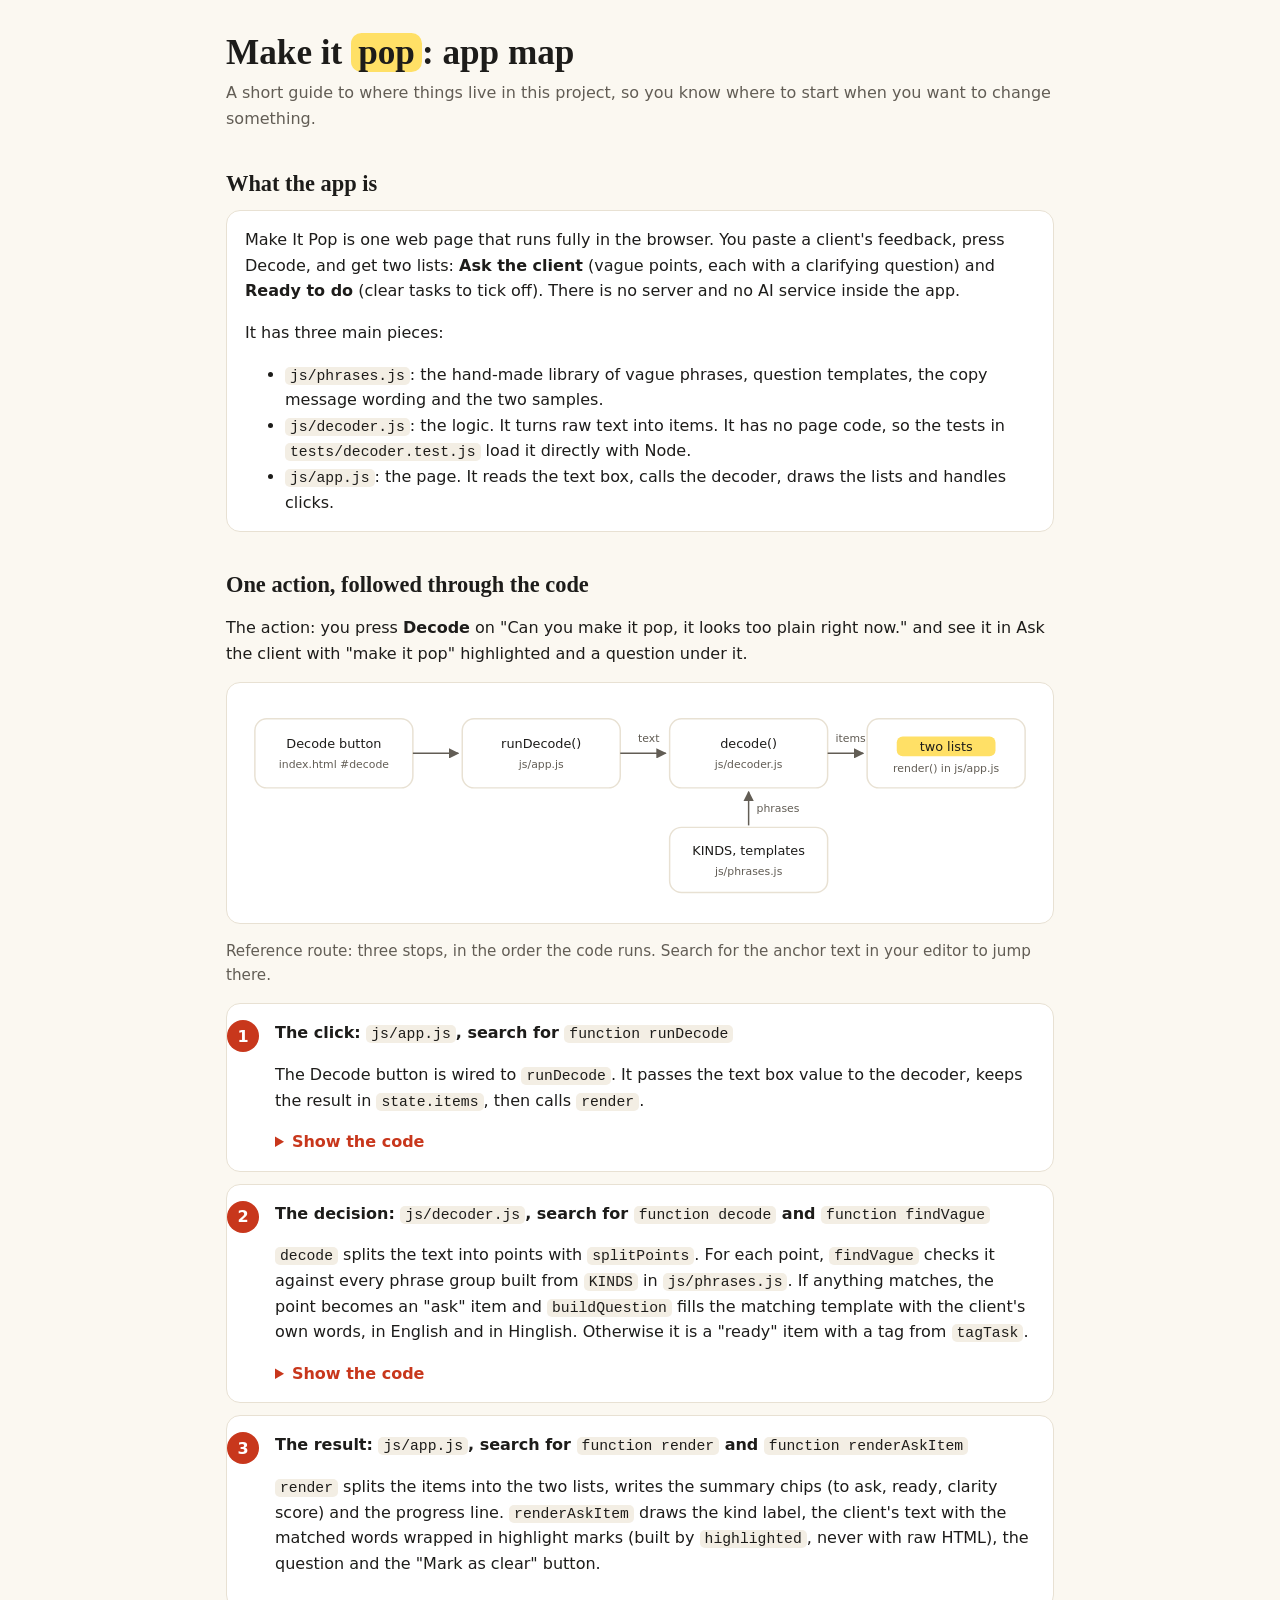
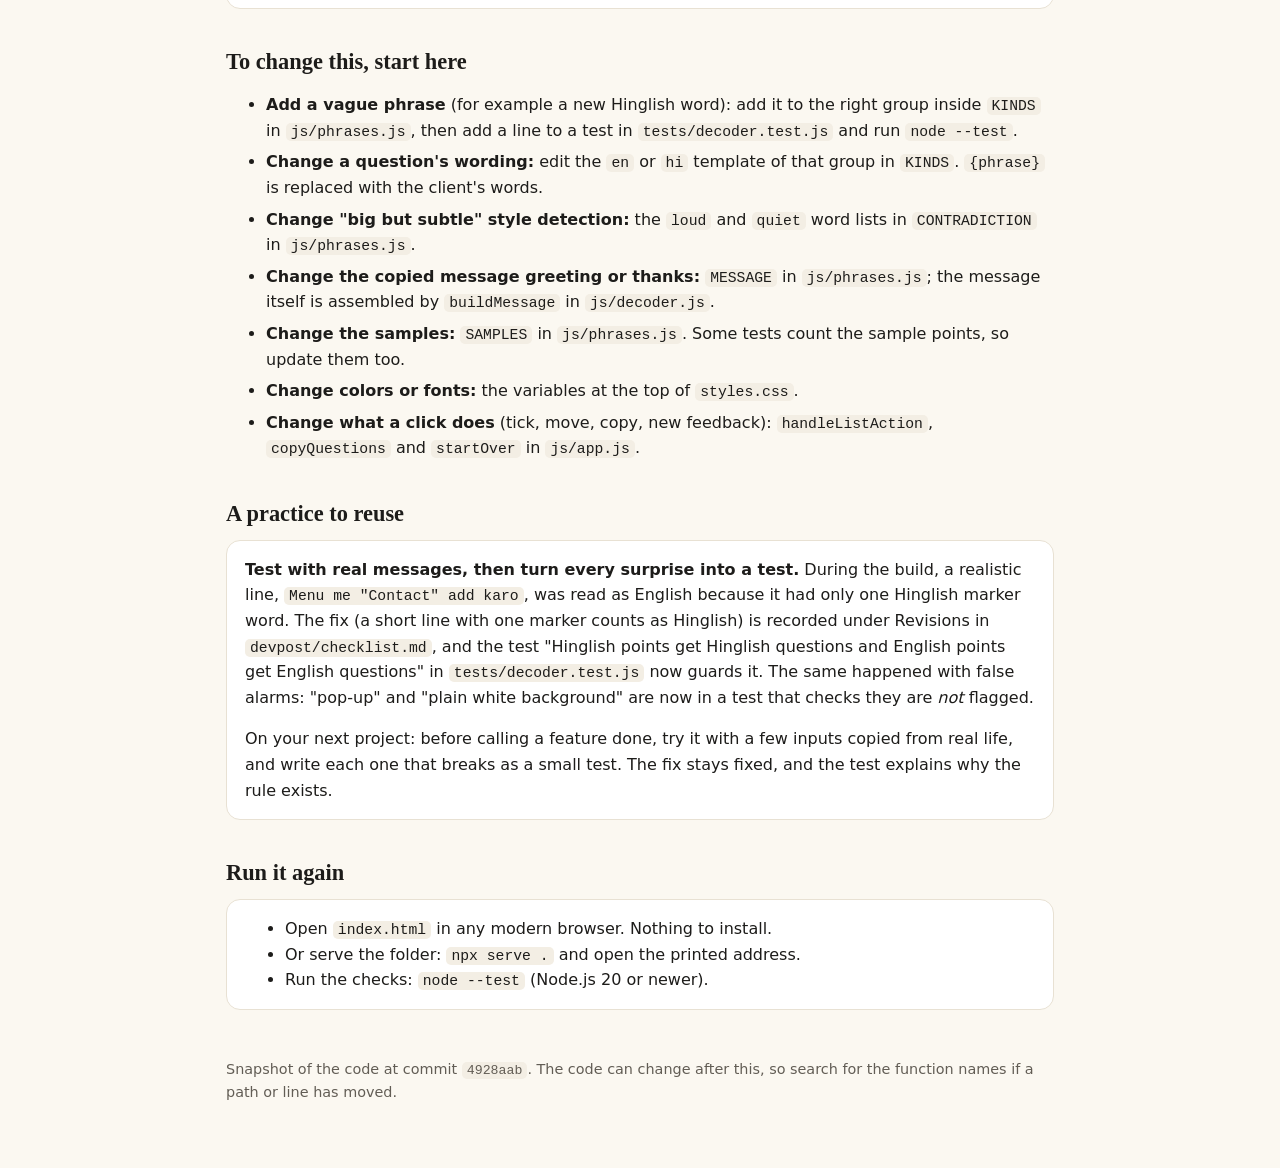
==== devpost/app-map.html @ 12e23e6e "Add app map and guard the short Hinglish line case with a test" ====
<!doctype html>
<html lang="en">
<head>
<meta charset="utf-8">
<meta name="viewport" content="width=device-width, initial-scale=1">
<title>Make It Pop App Map</title>
<style>
  :root {
    --paper: #FBF8F1; --card: #FFFFFF; --ink: #1D1C1A; --muted: #625D55; --line: #E8E1D3;
    --hl: #FFE066; --tomato: #C8371C; --green: #2E7D4F; --code: #F3EEE4;
  }
  @media (prefers-color-scheme: dark) {
    :root:not([data-theme="light"]) {
      --paper: #1B1A18; --card: #252320; --ink: #F3EFE7; --muted: #B5AEA2; --line: #3A3631;
      --hl: #8A7414; --tomato: #FF8A70; --green: #7CCB9A; --code: #2E2B27;
    }
  }
  * { box-sizing: border-box; }
  body { margin: 0; background: var(--paper); color: var(--ink); font: 16px/1.6 system-ui, -apple-system, "Segoe UI", Roboto, sans-serif; }
  main { max-width: 860px; margin: 0 auto; padding: 32px 16px 64px; }
  h1, h2 { font-family: Georgia, "Times New Roman", serif; line-height: 1.2; }
  h1 { font-size: 2.2rem; margin: 0 0 6px; }
  h2 { font-size: 1.4rem; margin: 40px 0 10px; }
  .lead { color: var(--muted); margin: 0 0 8px; }
  .mark { background: var(--hl); padding: 0 .2em; border-radius: .3em; }
  .card { background: var(--card); border: 1px solid var(--line); border-radius: 14px; padding: 16px 18px; margin: 12px 0; }
  code { font: 0.92em ui-monospace, SFMono-Regular, Menlo, Consolas, monospace; background: var(--code); padding: 1px 5px; border-radius: 5px; }
  pre { background: var(--code); border-radius: 10px; padding: 12px 14px; overflow-x: auto; font: 0.88rem/1.5 ui-monospace, SFMono-Regular, Menlo, Consolas, monospace; margin: 10px 0 0; }
  pre code { background: none; padding: 0; }
  ol.route { padding-left: 0; list-style: none; counter-reset: stop; }
  ol.route > li { counter-increment: stop; position: relative; padding-left: 48px; }
  ol.route > li::before { content: counter(stop); position: absolute; left: 0; top: 16px; width: 32px; height: 32px; border-radius: 50%; background: var(--tomato); color: #fff; font-weight: 700; display: grid; place-items: center; }
  .where { color: var(--muted); font-size: 0.95rem; }
  details { margin-top: 8px; }
  summary { cursor: pointer; color: var(--tomato); font-weight: 600; }
  summary:focus-visible, a:focus-visible { outline: 3px solid var(--tomato); outline-offset: 2px; border-radius: 4px; }
  a { color: var(--tomato); }
  ul.pointers li { margin: 6px 0; }
  .scroll { overflow-x: auto; }
  .diagram { width: 100%; min-width: 620px; height: auto; display: block; }
  .diagram text { font: 13px system-ui, sans-serif; fill: var(--ink); }
  .diagram .small { font-size: 11px; fill: var(--muted); }
  .diagram .box { fill: var(--card); stroke: var(--line); stroke-width: 1.5; }
  .diagram .hot { fill: var(--hl); stroke: none; }
  .diagram .arrow { stroke: var(--muted); stroke-width: 1.5; fill: none; marker-end: url(#arrowhead); }
  .diagram #arrowhead path { fill: var(--muted); }
  footer { margin-top: 48px; color: var(--muted); font-size: 0.9rem; }
</style>
</head>
<body>
<main>
  <h1>Make it <span class="mark">pop</span>: app map</h1>
  <p class="lead">A short guide to where things live in this project, so you know where to start when you want to change something.</p>

  <h2>What the app is</h2>
  <div class="card">
    <p style="margin-top:0">Make It Pop is one web page that runs fully in the browser. You paste a client's feedback, press Decode, and get two lists: <strong>Ask the client</strong> (vague points, each with a clarifying question) and <strong>Ready to do</strong> (clear tasks to tick off). There is no server and no AI service inside the app.</p>
    <p style="margin-bottom:0">It has three main pieces:</p>
    <ul style="margin-bottom:0">
      <li><code>js/phrases.js</code>: the hand-made library of vague phrases, question templates, the copy message wording and the two samples.</li>
      <li><code>js/decoder.js</code>: the logic. It turns raw text into items. It has no page code, so the tests in <code>tests/decoder.test.js</code> load it directly with Node.</li>
      <li><code>js/app.js</code>: the page. It reads the text box, calls the decoder, draws the lists and handles clicks.</li>
    </ul>
  </div>

  <h2>One action, followed through the code</h2>
  <p>The action: you press <strong>Decode</strong> on "Can you make it pop, it looks too plain right now." and see it in Ask the client with "make it pop" highlighted and a question under it.</p>
  <div class="card scroll">
    <svg class="diagram" viewBox="0 0 800 210" role="img" aria-labelledby="dg-title dg-desc">
      <title id="dg-title">How Decode works</title>
      <desc id="dg-desc">The Decode button in index.html calls runDecode in app.js, which calls decode in decoder.js. decode uses the phrase library in phrases.js and returns items. render in app.js draws them as the two lists on the page.</desc>
      <defs><marker id="arrowhead" viewBox="0 0 10 10" refX="9" refY="5" markerWidth="7" markerHeight="7" orient="auto"><path d="M0 0L10 5L0 10z"/></marker></defs>
      <rect class="box" x="10" y="20" width="160" height="70" rx="12"/>
      <text x="90" y="50" text-anchor="middle">Decode button</text>
      <text class="small" x="90" y="70" text-anchor="middle">index.html #decode</text>
      <rect class="box" x="220" y="20" width="160" height="70" rx="12"/>
      <text x="300" y="50" text-anchor="middle">runDecode()</text>
      <text class="small" x="300" y="70" text-anchor="middle">js/app.js</text>
      <rect class="box" x="430" y="20" width="160" height="70" rx="12"/>
      <text x="510" y="50" text-anchor="middle">decode()</text>
      <text class="small" x="510" y="70" text-anchor="middle">js/decoder.js</text>
      <rect class="box" x="430" y="130" width="160" height="66" rx="12"/>
      <text x="510" y="158" text-anchor="middle">KINDS, templates</text>
      <text class="small" x="510" y="178" text-anchor="middle">js/phrases.js</text>
      <rect class="box" x="630" y="20" width="160" height="70" rx="12"/>
      <rect class="hot" x="660" y="38" width="100" height="20" rx="6"/>
      <text x="710" y="53" text-anchor="middle">two lists</text>
      <text class="small" x="710" y="74" text-anchor="middle">render() in js/app.js</text>
      <path class="arrow" d="M170 55H216"/>
      <path class="arrow" d="M380 55H426"/>
      <path class="arrow" d="M590 55H626"/>
      <path class="arrow" d="M510 128V94"/>
      <text class="small" x="398" y="44">text</text>
      <text class="small" x="598" y="44">items</text>
      <text class="small" x="518" y="114">phrases</text>
    </svg>
  </div>

  <p class="where">Reference route: three stops, in the order the code runs. Search for the anchor text in your editor to jump there.</p>
  <ol class="route">
    <li class="card">
      <strong>The click: <code>js/app.js</code>, search for <code>function runDecode</code></strong>
      <p>The Decode button is wired to <code>runDecode</code>. It passes the text box value to the decoder, keeps the result in <code>state.items</code>, then calls <code>render</code>.</p>
      <details><summary>Show the code</summary>
<pre><code>function runDecode() {
  state.items = Decoder.decode(feedback.value);
  render();
  ...
}</code></pre></details>
    </li>
    <li class="card">
      <strong>The decision: <code>js/decoder.js</code>, search for <code>function decode</code> and <code>function findVague</code></strong>
      <p><code>decode</code> splits the text into points with <code>splitPoints</code>. For each point, <code>findVague</code> checks it against every phrase group built from <code>KINDS</code> in <code>js/phrases.js</code>. If anything matches, the point becomes an "ask" item and <code>buildQuestion</code> fills the matching template with the client's own words, in English and in Hinglish. Otherwise it is a "ready" item with a tag from <code>tagTask</code>.</p>
      <details><summary>Show the code</summary>
<pre><code>var vague = findVague(text);
var lang = detectLanguage(text);
var questions = vague.top ? { en: buildQuestion(vague.top, &quot;en&quot;), hi: buildQuestion(vague.top, &quot;hi&quot;) } : null;
...
kind: vague.top ? &quot;ask&quot; : &quot;ready&quot;,</code></pre></details>
    </li>
    <li class="card">
      <strong>The result: <code>js/app.js</code>, search for <code>function render</code> and <code>function renderAskItem</code></strong>
      <p><code>render</code> splits the items into the two lists, writes the summary chips (to ask, ready, clarity score) and the progress line. <code>renderAskItem</code> draws the kind label, the client's text with the matched words wrapped in highlight marks (built by <code>highlighted</code>, never with raw HTML), the question and the "Mark as clear" button.</p>
    </li>
  </ol>

  <h2>To change this, start here</h2>
  <ul class="pointers">
    <li><strong>Add a vague phrase</strong> (for example a new Hinglish word): add it to the right group inside <code>KINDS</code> in <code>js/phrases.js</code>, then add a line to a test in <code>tests/decoder.test.js</code> and run <code>node --test</code>.</li>
    <li><strong>Change a question's wording:</strong> edit the <code>en</code> or <code>hi</code> template of that group in <code>KINDS</code>. <code>{phrase}</code> is replaced with the client's words.</li>
    <li><strong>Change "big but subtle" style detection:</strong> the <code>loud</code> and <code>quiet</code> word lists in <code>CONTRADICTION</code> in <code>js/phrases.js</code>.</li>
    <li><strong>Change the copied message greeting or thanks:</strong> <code>MESSAGE</code> in <code>js/phrases.js</code>; the message itself is assembled by <code>buildMessage</code> in <code>js/decoder.js</code>.</li>
    <li><strong>Change the samples:</strong> <code>SAMPLES</code> in <code>js/phrases.js</code>. Some tests count the sample points, so update them too.</li>
    <li><strong>Change colors or fonts:</strong> the variables at the top of <code>styles.css</code>.</li>
    <li><strong>Change what a click does</strong> (tick, move, copy, new feedback): <code>handleListAction</code>, <code>copyQuestions</code> and <code>startOver</code> in <code>js/app.js</code>.</li>
  </ul>

  <h2>A practice to reuse</h2>
  <div class="card">
    <p style="margin-top:0"><strong>Test with real messages, then turn every surprise into a test.</strong> During the build, a realistic line, <code>Menu me "Contact" add karo</code>, was read as English because it had only one Hinglish marker word. The fix (a short line with one marker counts as Hinglish) is recorded under Revisions in <code>devpost/checklist.md</code>, and the test "Hinglish points get Hinglish questions and English points get English questions" in <code>tests/decoder.test.js</code> now guards it. The same happened with false alarms: "pop-up" and "plain white background" are now in a test that checks they are <em>not</em> flagged.</p>
    <p style="margin-bottom:0">On your next project: before calling a feature done, try it with a few inputs copied from real life, and write each one that breaks as a small test. The fix stays fixed, and the test explains why the rule exists.</p>
  </div>

  <h2>Run it again</h2>
  <div class="card">
    <ul style="margin:0">
      <li>Open <code>index.html</code> in any modern browser. Nothing to install.</li>
      <li>Or serve the folder: <code>npx serve .</code> and open the printed address.</li>
      <li>Run the checks: <code>node --test</code> (Node.js 20 or newer).</li>
    </ul>
  </div>

  <footer>Snapshot of the code at commit <code>4928aab</code>. The code can change after this, so search for the function names if a path or line has moved.</footer>
</main>
</body>
</html>
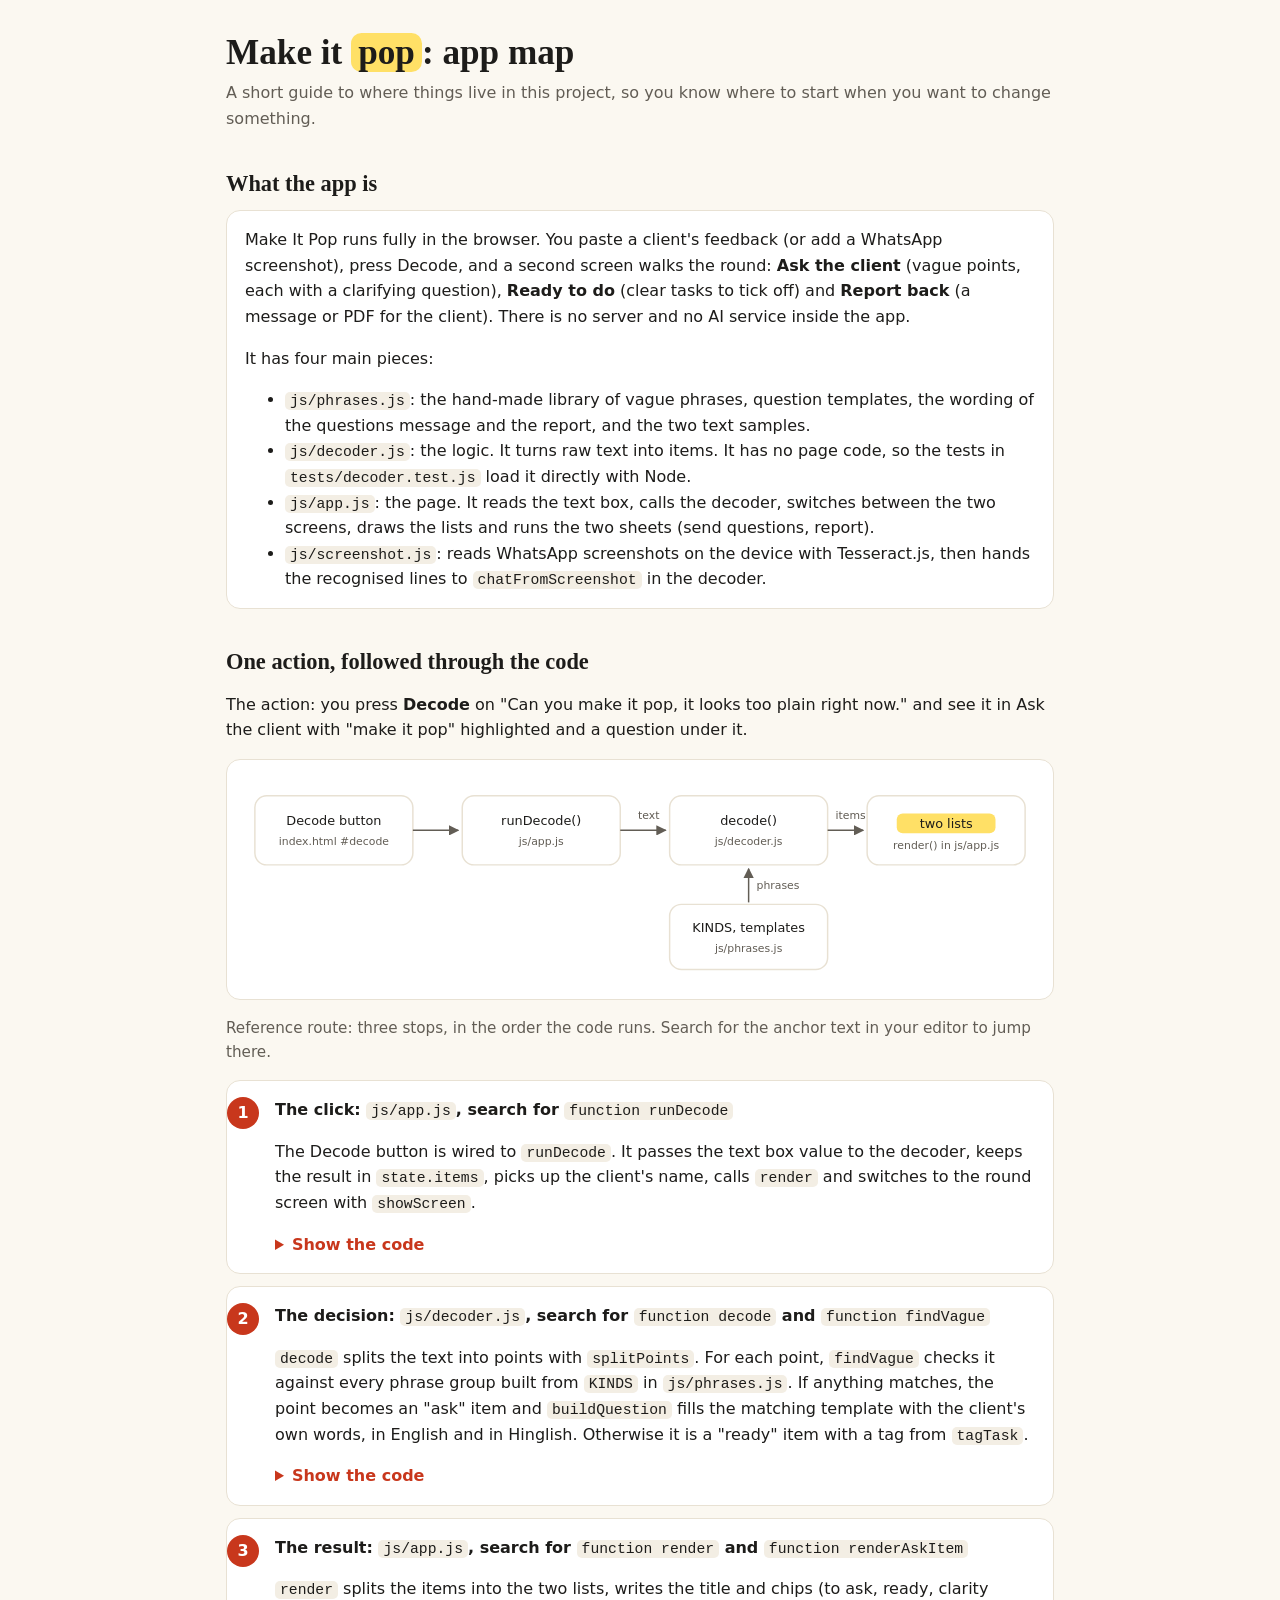
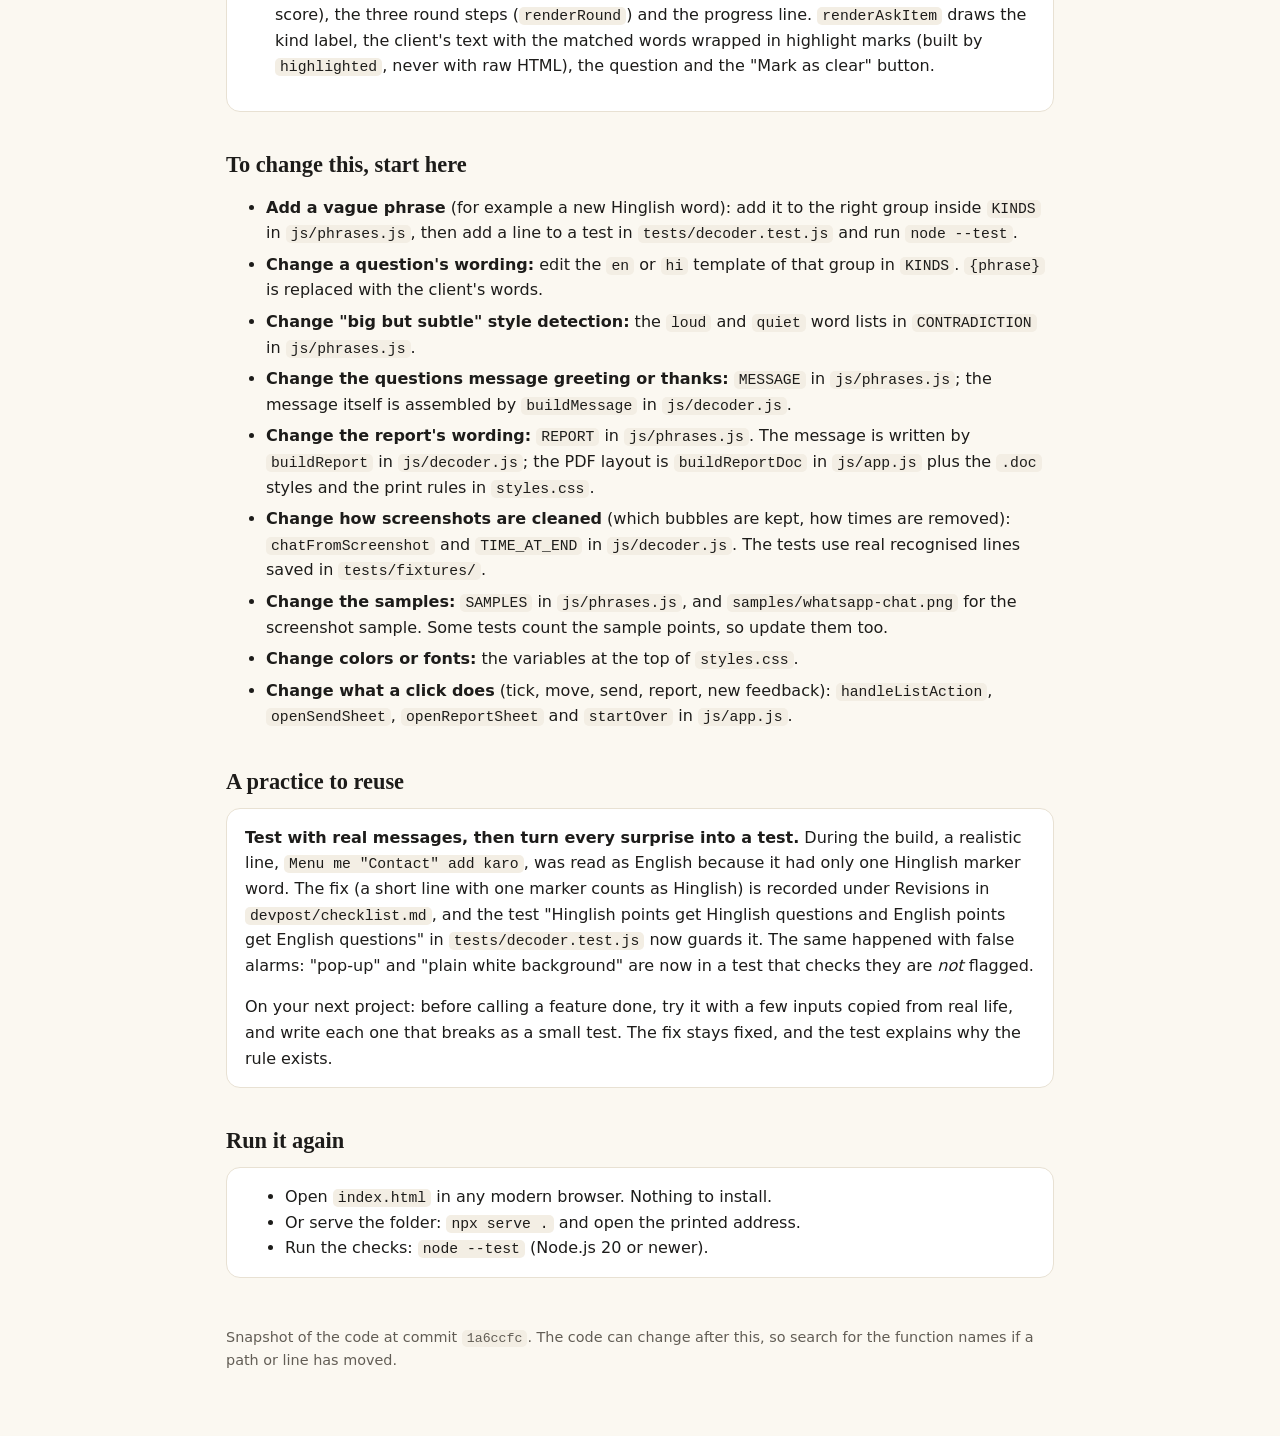
==== commit 2c7c0972: "Point the app map at the current code" ====
--- a/devpost/app-map.html
+++ b/devpost/app-map.html
@@ -54,12 +54,13 @@
 
   <h2>What the app is</h2>
   <div class="card">
-    <p style="margin-top:0">Make It Pop is one web page that runs fully in the browser. You paste a client's feedback, press Decode, and get two lists: <strong>Ask the client</strong> (vague points, each with a clarifying question) and <strong>Ready to do</strong> (clear tasks to tick off). There is no server and no AI service inside the app.</p>
-    <p style="margin-bottom:0">It has three main pieces:</p>
+    <p style="margin-top:0">Make It Pop runs fully in the browser. You paste a client's feedback (or add a WhatsApp screenshot), press Decode, and a second screen walks the round: <strong>Ask the client</strong> (vague points, each with a clarifying question), <strong>Ready to do</strong> (clear tasks to tick off) and <strong>Report back</strong> (a message or PDF for the client). There is no server and no AI service inside the app.</p>
+    <p style="margin-bottom:0">It has four main pieces:</p>
     <ul style="margin-bottom:0">
-      <li><code>js/phrases.js</code>: the hand-made library of vague phrases, question templates, the copy message wording and the two samples.</li>
+      <li><code>js/phrases.js</code>: the hand-made library of vague phrases, question templates, the wording of the questions message and the report, and the two text samples.</li>
       <li><code>js/decoder.js</code>: the logic. It turns raw text into items. It has no page code, so the tests in <code>tests/decoder.test.js</code> load it directly with Node.</li>
-      <li><code>js/app.js</code>: the page. It reads the text box, calls the decoder, draws the lists and handles clicks.</li>
+      <li><code>js/app.js</code>: the page. It reads the text box, calls the decoder, switches between the two screens, draws the lists and runs the two sheets (send questions, report).</li>
+      <li><code>js/screenshot.js</code>: reads WhatsApp screenshots on the device with Tesseract.js, then hands the recognised lines to <code>chatFromScreenshot</code> in the decoder.</li>
     </ul>
   </div>
 
@@ -100,12 +101,16 @@
   <ol class="route">
     <li class="card">
       <strong>The click: <code>js/app.js</code>, search for <code>function runDecode</code></strong>
-      <p>The Decode button is wired to <code>runDecode</code>. It passes the text box value to the decoder, keeps the result in <code>state.items</code>, then calls <code>render</code>.</p>
+      <p>The Decode button is wired to <code>runDecode</code>. It passes the text box value to the decoder, keeps the result in <code>state.items</code>, picks up the client's name, calls <code>render</code> and switches to the round screen with <code>showScreen</code>.</p>
       <details><summary>Show the code</summary>
 <pre><code>function runDecode() {
-  state.items = Decoder.decode(feedback.value);
+  var items = Decoder.decode(feedback.value);
+  ...
+  state.items = items;
+  ...
   render();
   ...
+  showScreen(&quot;work&quot;);
 }</code></pre></details>
     </li>
     <li class="card">
@@ -120,7 +125,7 @@
     </li>
     <li class="card">
       <strong>The result: <code>js/app.js</code>, search for <code>function render</code> and <code>function renderAskItem</code></strong>
-      <p><code>render</code> splits the items into the two lists, writes the summary chips (to ask, ready, clarity score) and the progress line. <code>renderAskItem</code> draws the kind label, the client's text with the matched words wrapped in highlight marks (built by <code>highlighted</code>, never with raw HTML), the question and the "Mark as clear" button.</p>
+      <p><code>render</code> splits the items into the two lists, writes the title and chips (to ask, ready, clarity score), the three round steps (<code>renderRound</code>) and the progress line. <code>renderAskItem</code> draws the kind label, the client's text with the matched words wrapped in highlight marks (built by <code>highlighted</code>, never with raw HTML), the question and the "Mark as clear" button.</p>
     </li>
   </ol>
 
@@ -129,10 +134,12 @@
     <li><strong>Add a vague phrase</strong> (for example a new Hinglish word): add it to the right group inside <code>KINDS</code> in <code>js/phrases.js</code>, then add a line to a test in <code>tests/decoder.test.js</code> and run <code>node --test</code>.</li>
     <li><strong>Change a question's wording:</strong> edit the <code>en</code> or <code>hi</code> template of that group in <code>KINDS</code>. <code>{phrase}</code> is replaced with the client's words.</li>
     <li><strong>Change "big but subtle" style detection:</strong> the <code>loud</code> and <code>quiet</code> word lists in <code>CONTRADICTION</code> in <code>js/phrases.js</code>.</li>
-    <li><strong>Change the copied message greeting or thanks:</strong> <code>MESSAGE</code> in <code>js/phrases.js</code>; the message itself is assembled by <code>buildMessage</code> in <code>js/decoder.js</code>.</li>
-    <li><strong>Change the samples:</strong> <code>SAMPLES</code> in <code>js/phrases.js</code>. Some tests count the sample points, so update them too.</li>
+    <li><strong>Change the questions message greeting or thanks:</strong> <code>MESSAGE</code> in <code>js/phrases.js</code>; the message itself is assembled by <code>buildMessage</code> in <code>js/decoder.js</code>.</li>
+    <li><strong>Change the report's wording:</strong> <code>REPORT</code> in <code>js/phrases.js</code>. The message is written by <code>buildReport</code> in <code>js/decoder.js</code>; the PDF layout is <code>buildReportDoc</code> in <code>js/app.js</code> plus the <code>.doc</code> styles and the print rules in <code>styles.css</code>.</li>
+    <li><strong>Change how screenshots are cleaned</strong> (which bubbles are kept, how times are removed): <code>chatFromScreenshot</code> and <code>TIME_AT_END</code> in <code>js/decoder.js</code>. The tests use real recognised lines saved in <code>tests/fixtures/</code>.</li>
+    <li><strong>Change the samples:</strong> <code>SAMPLES</code> in <code>js/phrases.js</code>, and <code>samples/whatsapp-chat.png</code> for the screenshot sample. Some tests count the sample points, so update them too.</li>
     <li><strong>Change colors or fonts:</strong> the variables at the top of <code>styles.css</code>.</li>
-    <li><strong>Change what a click does</strong> (tick, move, copy, new feedback): <code>handleListAction</code>, <code>copyQuestions</code> and <code>startOver</code> in <code>js/app.js</code>.</li>
+    <li><strong>Change what a click does</strong> (tick, move, send, report, new feedback): <code>handleListAction</code>, <code>openSendSheet</code>, <code>openReportSheet</code> and <code>startOver</code> in <code>js/app.js</code>.</li>
   </ul>
 
   <h2>A practice to reuse</h2>
@@ -150,7 +157,7 @@
     </ul>
   </div>
 
-  <footer>Snapshot of the code at commit <code>4928aab</code>. The code can change after this, so search for the function names if a path or line has moved.</footer>
+  <footer>Snapshot of the code at commit <code>1a6ccfc</code>. The code can change after this, so search for the function names if a path or line has moved.</footer>
 </main>
 </body>
 </html>
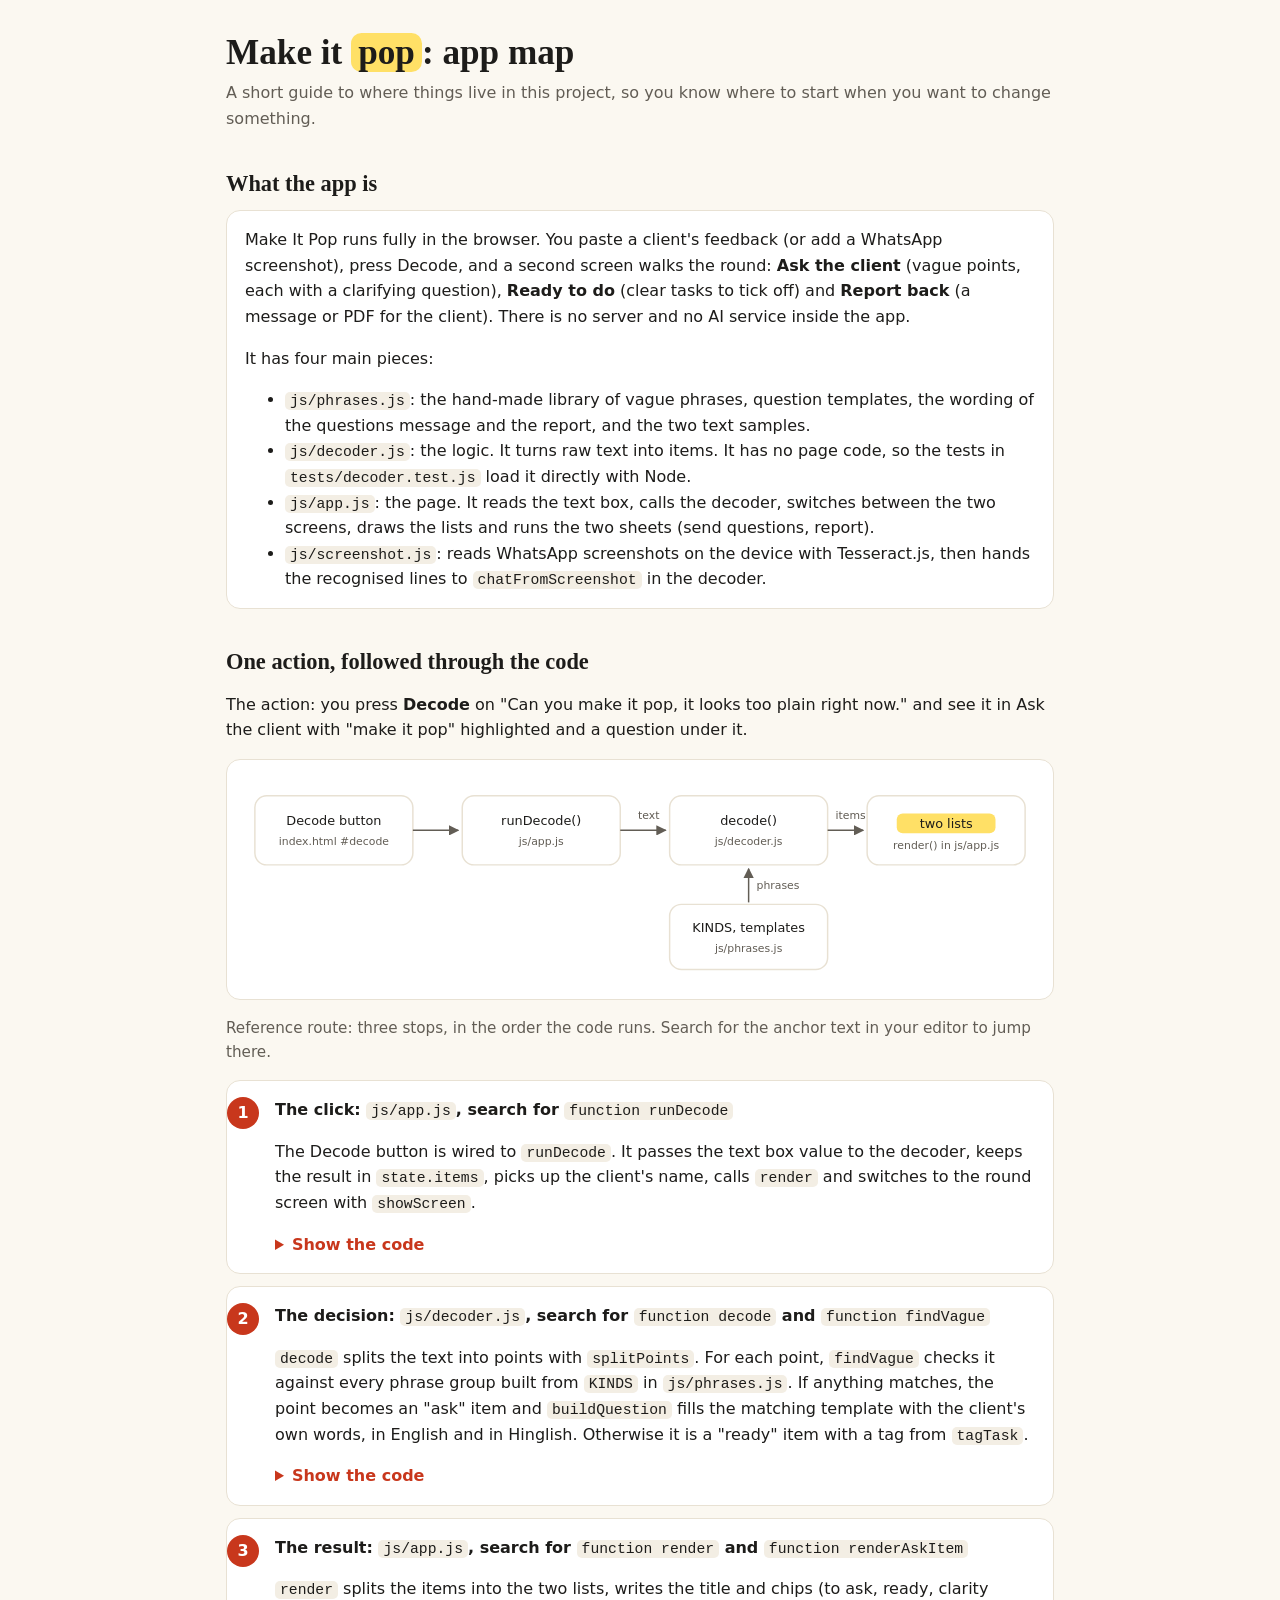
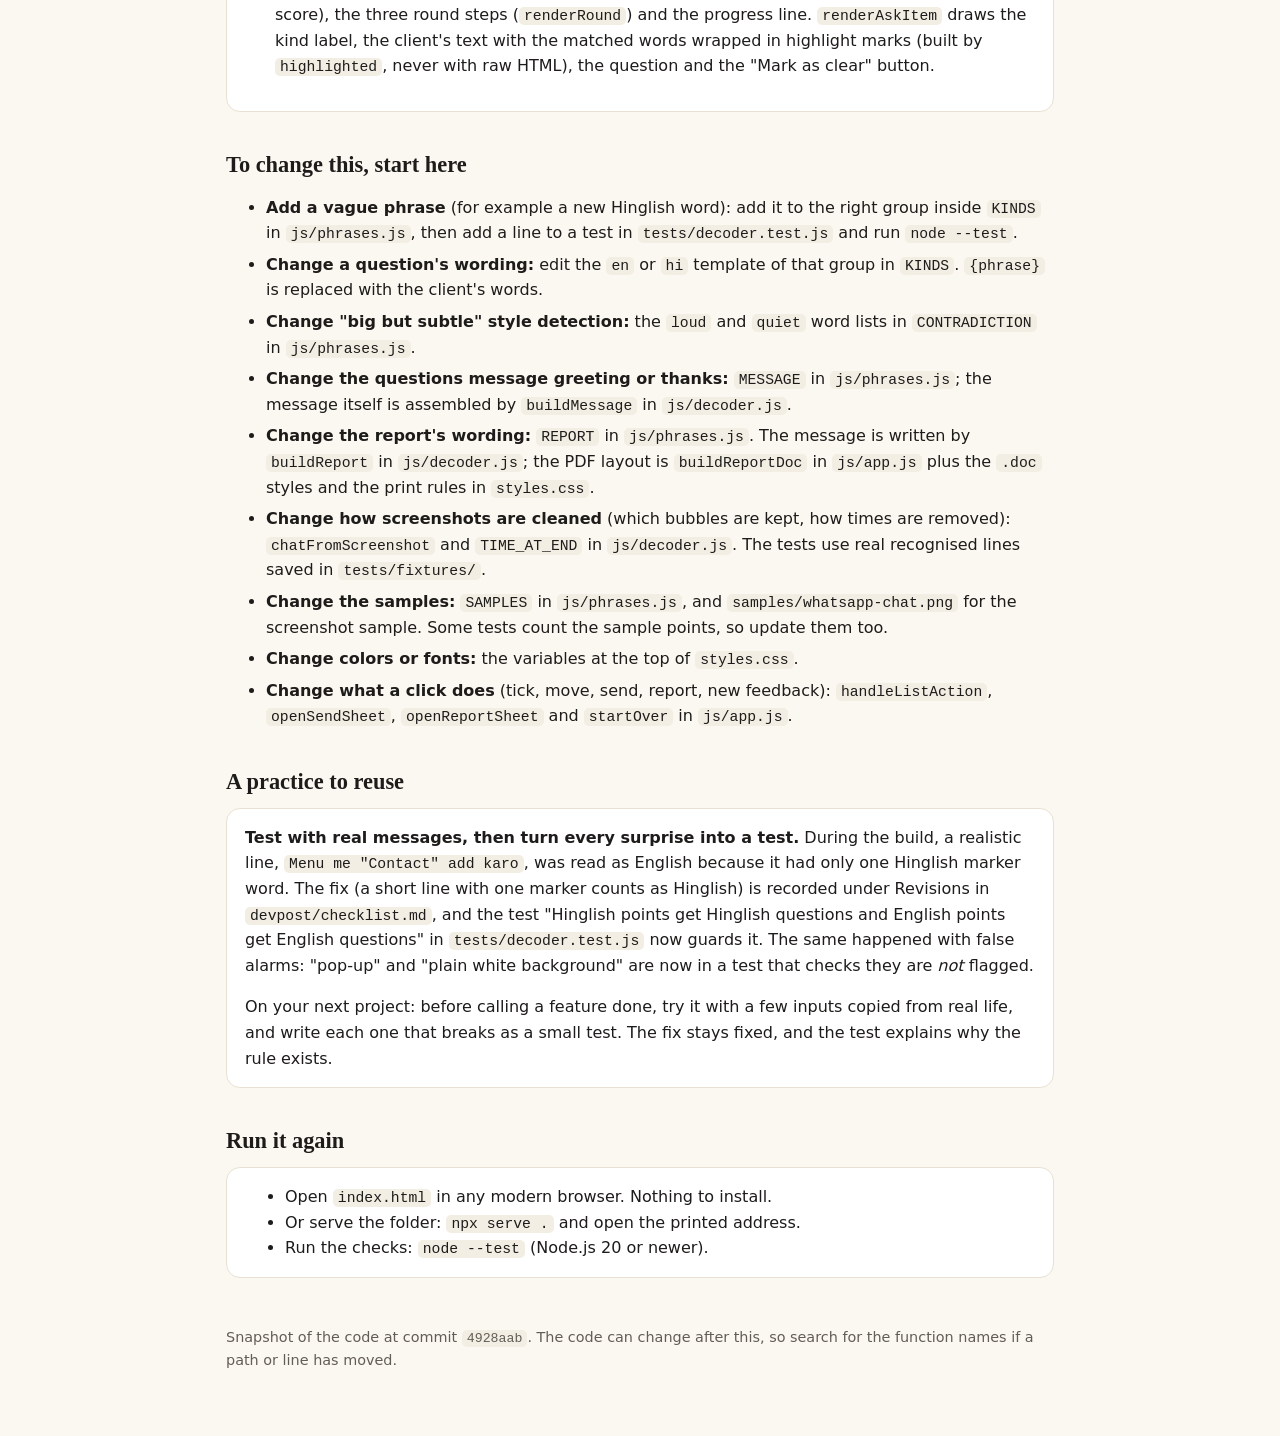
==== commit 1a6ccfcd: "Split the round into screens and sheets, add the client report and screenshot input" ====
--- a/devpost/app-map.html
+++ b/devpost/app-map.html
@@ -157,7 +157,7 @@
     </ul>
   </div>
 
-  <footer>Snapshot of the code at commit <code>1a6ccfc</code>. The code can change after this, so search for the function names if a path or line has moved.</footer>
+  <footer>Snapshot of the code at commit <code>4928aab</code>. The code can change after this, so search for the function names if a path or line has moved.</footer>
 </main>
 </body>
 </html>
